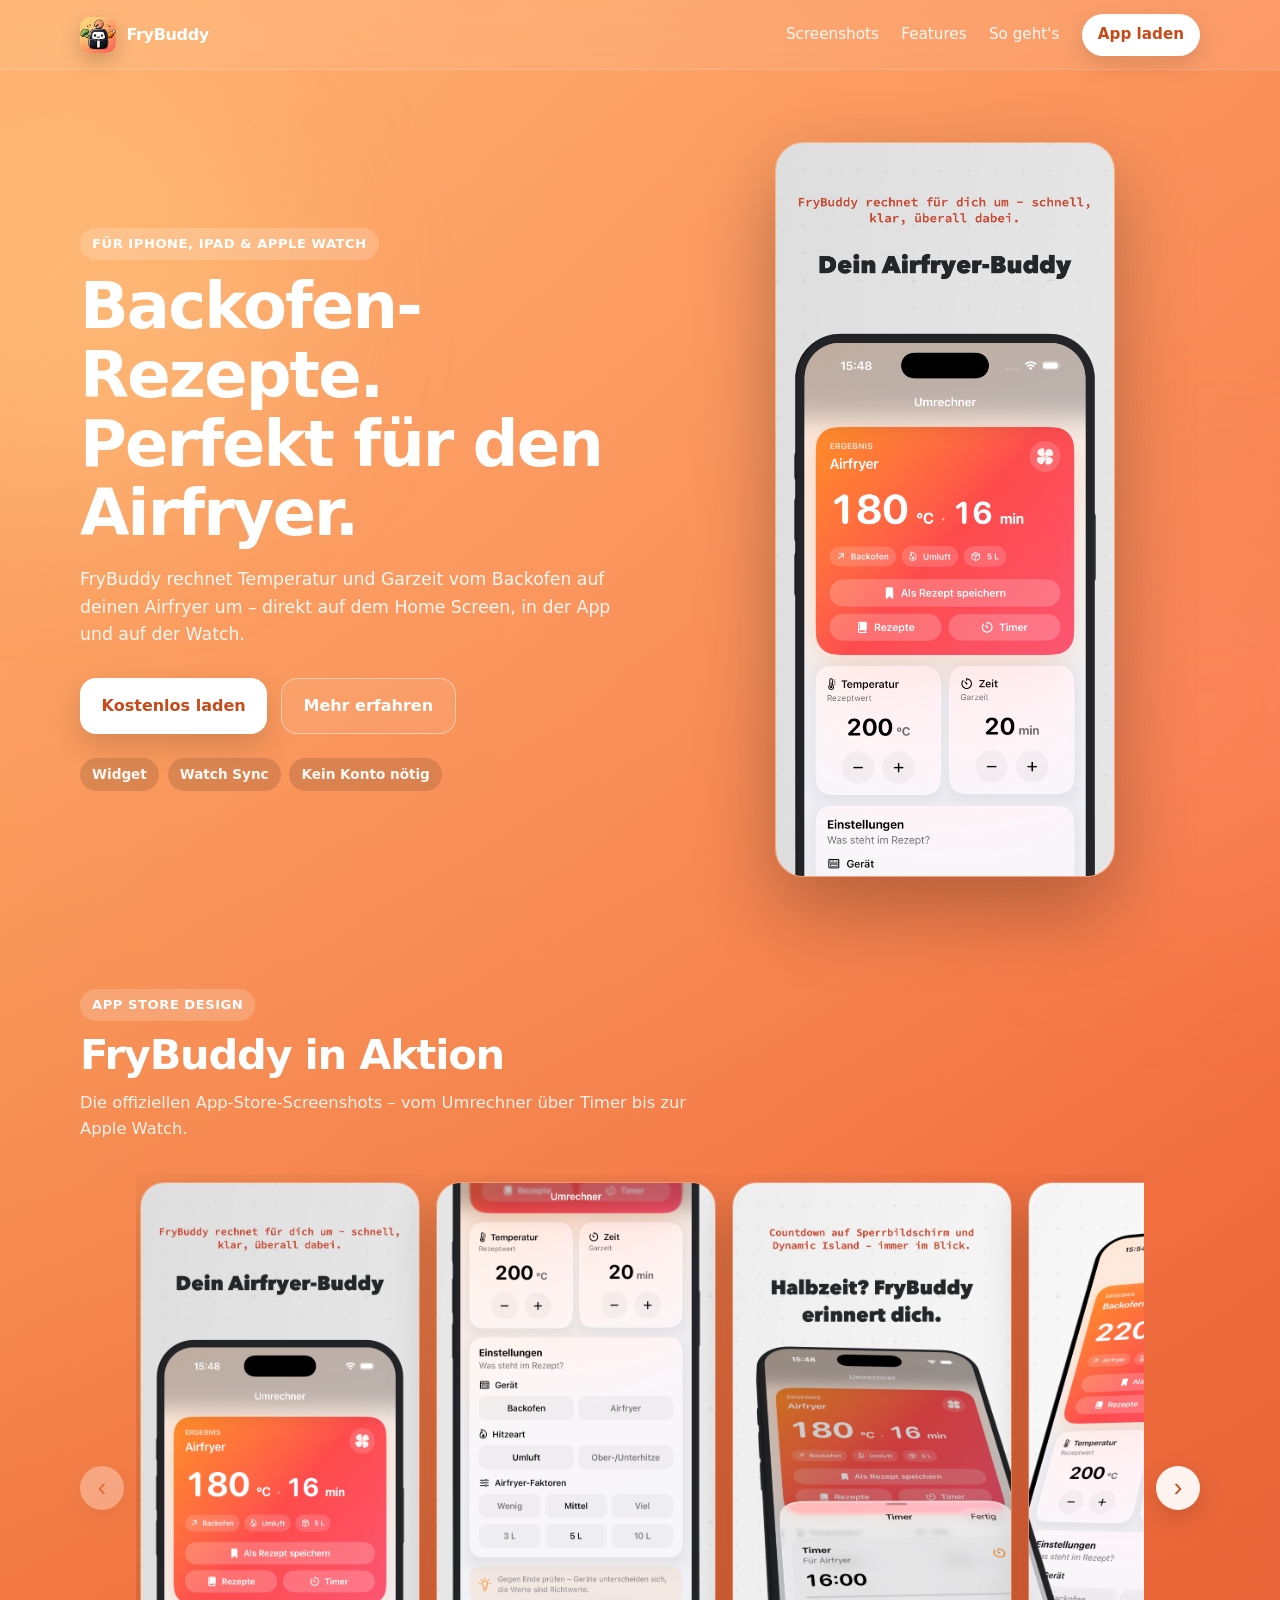
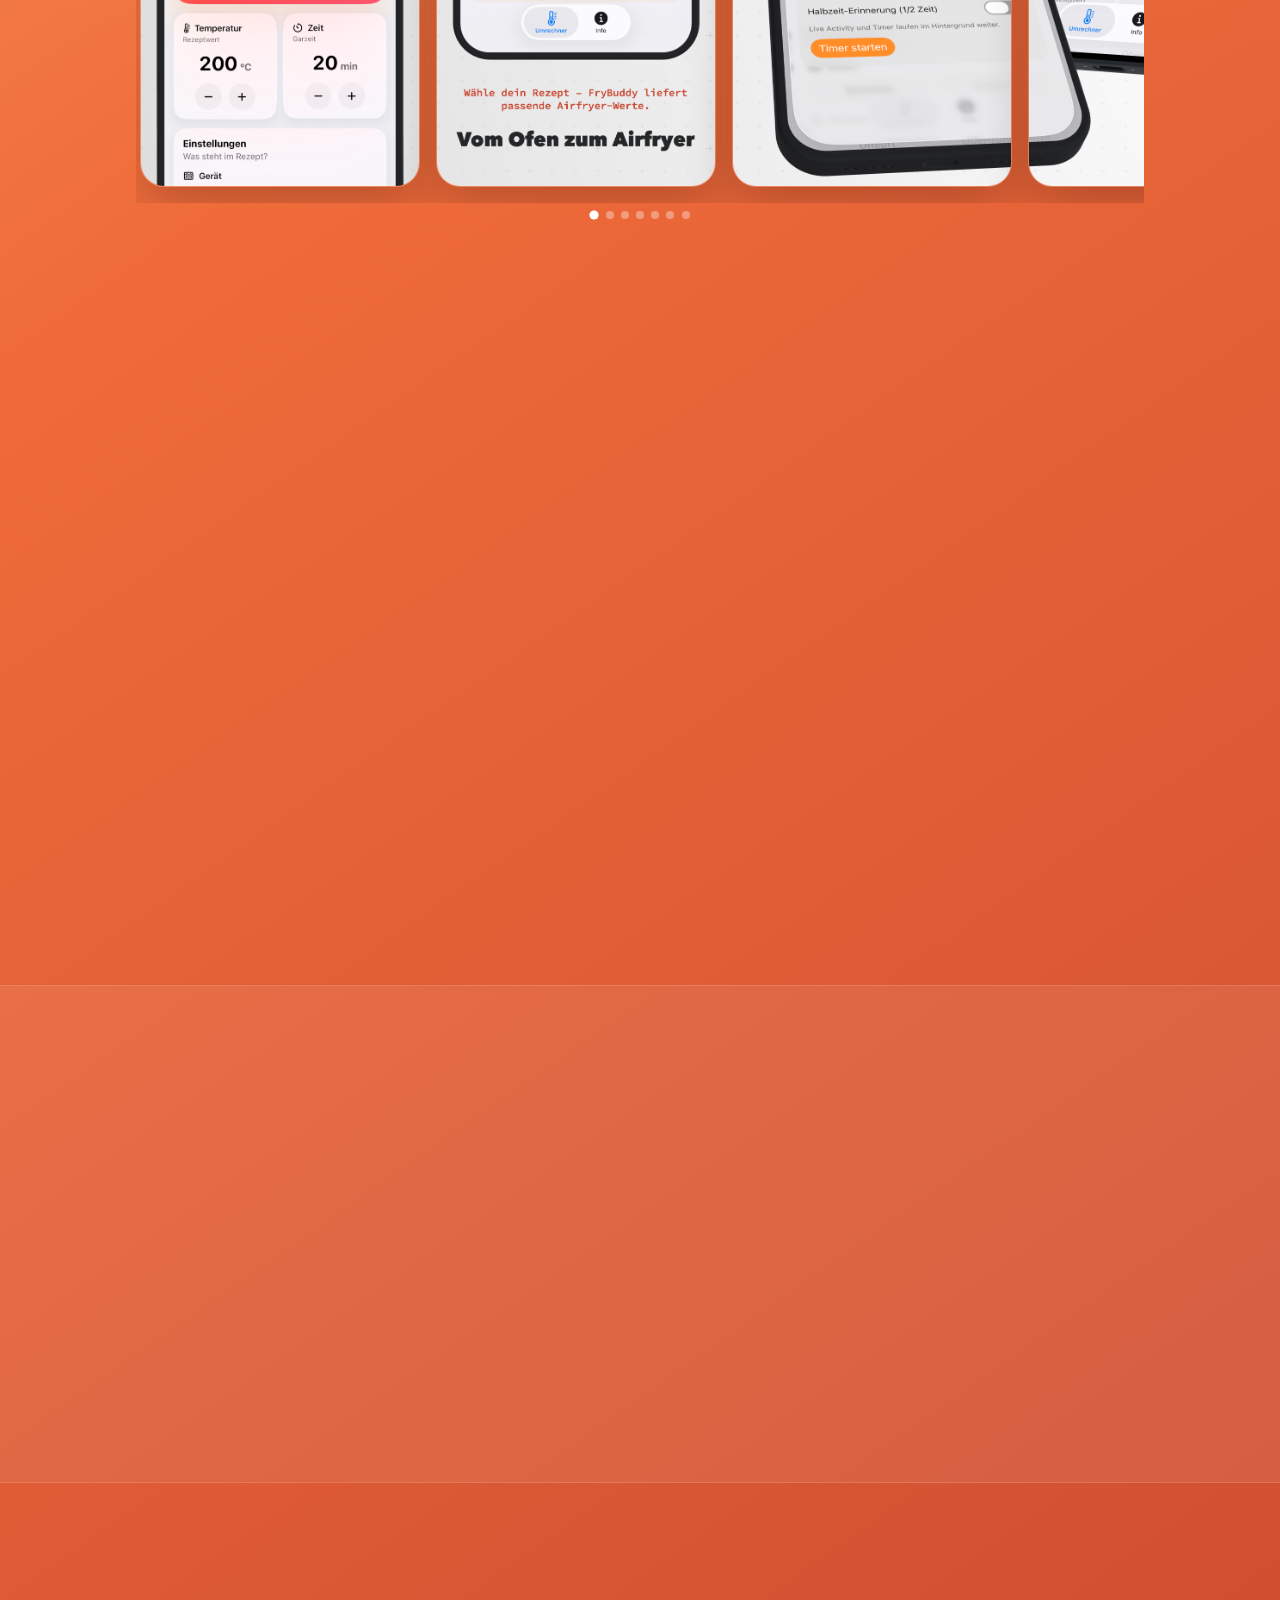
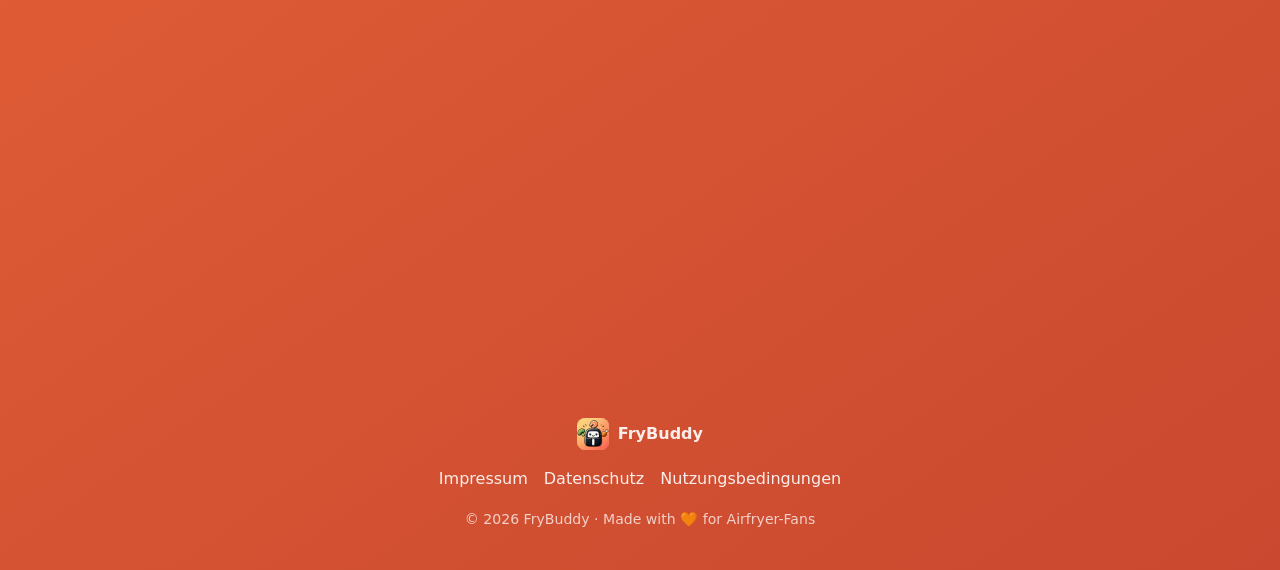
==== index.html @ ceeae6cd "Add FryBuddy promotional website for GitHub Pages. Static landing page with App Store screenshots, i" ====
<!DOCTYPE html>
<html lang="de">
<head>
  <meta charset="UTF-8">
  <meta name="viewport" content="width=device-width, initial-scale=1.0">
  <meta name="description" content="FryBuddy – Backofen-Rezepte in Airfryer-Werte umrechnen. Mit Widget, Apple Watch und smarter Garzeit-Anpassung.">
  <meta name="theme-color" content="#e86a2a">
  <title>FryBuddy – Backofen trifft Airfryer</title>
  <link rel="icon" href="assets/app-icon.jpg" type="image/jpeg">
  <link rel="stylesheet" href="css/styles.css">
</head>
<body>
  <div class="bg-glow bg-glow--left" aria-hidden="true"></div>
  <div class="bg-glow bg-glow--right" aria-hidden="true"></div>

  <header class="site-header">
    <nav class="nav container">
      <a class="brand" href="#top">
        <img src="assets/app-icon.jpg" alt="" width="36" height="36" class="brand__icon">
        <span>FryBuddy</span>
      </a>
      <div class="nav__links">
        <a href="#screenshots">Screenshots</a>
        <a href="#features">Features</a>
        <a href="#how-it-works">So geht's</a>
        <a href="#download" class="nav__cta">App laden</a>
      </div>
      <button class="nav__toggle" type="button" aria-label="Menü öffnen" aria-expanded="false">
        <span></span>
        <span></span>
      </button>
    </nav>
  </header>

  <main id="top">
    <section class="hero container">
      <div class="hero__content reveal">
        <p class="eyebrow">Für iPhone, iPad & Apple Watch</p>
        <h1>Backofen-Rezepte.<br>Perfekt für den Airfryer.</h1>
        <p class="hero__lead">
          FryBuddy rechnet Temperatur und Garzeit vom Backofen auf deinen Airfryer um –
          direkt auf dem Home Screen, in der App und auf der Watch.
        </p>
        <div class="hero__actions">
          <a href="#download" class="btn btn--primary">Kostenlos laden</a>
          <a href="#how-it-works" class="btn btn--ghost">Mehr erfahren</a>
        </div>
        <ul class="hero__badges">
          <li>Widget</li>
          <li>Watch Sync</li>
          <li>Kein Konto nötig</li>
        </ul>
      </div>

      <div class="hero__visual reveal reveal--delay">
        <img
          src="assets/screenshots/01-intro.png"
          alt="FryBuddy App – Dein Airfryer-Buddy: Umrechner mit Ergebnis 180 °C und 16 Min"
          class="hero__screenshot"
          width="640"
          height="1380"
          fetchpriority="high"
        >
      </div>
    </section>

    <section id="screenshots" class="section section--screenshots">
      <div class="container">
        <div class="section__intro reveal">
          <p class="eyebrow">App Store Design</p>
          <h2>FryBuddy in Aktion</h2>
          <p class="section__lead">Die offiziellen App-Store-Screenshots – vom Umrechner über Timer bis zur Apple Watch.</p>
        </div>

        <div class="screenshot-carousel reveal">
          <button class="carousel-btn carousel-btn--prev" type="button" aria-label="Vorheriger Screenshot">‹</button>
          <div class="screenshot-track" id="screenshot-track" tabindex="0">
            <figure class="screenshot-slide">
              <img src="assets/screenshots/01-intro.png" alt="Dein Airfryer-Buddy – FryBuddy rechnet für dich um" loading="lazy">
            </figure>
            <figure class="screenshot-slide">
              <img src="assets/screenshots/02-ofen-airfryer.png" alt="Vom Ofen zum Airfryer – Rezeptwerte eingeben und umrechnen" loading="lazy">
            </figure>
            <figure class="screenshot-slide">
              <img src="assets/screenshots/03-timer.png" alt="Halbzeit? FryBuddy erinnert dich – Timer mit Live Activity" loading="lazy">
            </figure>
            <figure class="screenshot-slide">
              <img src="assets/screenshots/04-airfryer-backofen.png" alt="Airfryer-Werte zurück in Backofen-Einstellungen umrechnen" loading="lazy">
            </figure>
            <figure class="screenshot-slide">
              <img src="assets/screenshots/05-umrechner.png" alt="Umrechner mit Temperatur, Zeit und Einstellungen" loading="lazy">
            </figure>
            <figure class="screenshot-slide">
              <img src="assets/screenshots/06-watch.png" alt="Auch an der Watch dabei – sync mit dem iPhone" loading="lazy">
            </figure>
            <figure class="screenshot-slide">
              <img src="assets/screenshots/07-watch-einstellungen.png" alt="Umrechnen am Handgelenk – Hitze, Füllstand und Korb" loading="lazy">
            </figure>
          </div>
          <button class="carousel-btn carousel-btn--next" type="button" aria-label="Nächster Screenshot">›</button>
        </div>

        <div class="carousel-dots" id="carousel-dots" aria-hidden="true"></div>
      </div>
    </section>

    <section id="features" class="section container">
      <div class="section__intro reveal">
        <p class="eyebrow">Alles drin</p>
        <h2>Dein Airfryer-Umrechner – überall griffbereit</h2>
      </div>
      <div class="feature-grid">
        <article class="feature-card glass reveal">
          <div class="feature-card__icon">↔</div>
          <h3>Backofen ↔ Airfryer</h3>
          <p>Wähle die Eingabe – FryBuddy berechnet das Ziel sofort, in beide Richtungen.</p>
        </article>
        <article class="feature-card glass reveal reveal--delay">
          <div class="feature-card__icon">🔥</div>
          <h3>Zwei Hitzearten</h3>
          <p>Umluft (−20 °C) oder Ober-/Unterhitze (−40 °C) – passend zu deinem Rezept.</p>
        </article>
        <article class="feature-card glass reveal reveal--delay-2">
          <div class="feature-card__icon">⏱</div>
          <h3>Smarte Garzeit</h3>
          <p>Füllstand und Korbgröße fließen ein – du musst nichts selbst umrechnen.</p>
        </article>
        <article class="feature-card glass reveal">
          <div class="feature-card__icon">📱</div>
          <h3>Widget</h3>
          <p>Der volle Umrechner auf dem Home Screen – Temperatur, Zeit und Modus direkt einstellbar.</p>
        </article>
        <article class="feature-card glass reveal reveal--delay">
          <div class="feature-card__icon">⌚</div>
          <h3>Apple Watch</h3>
          <p>Werte per Stepper einstellen – Watch Connectivity hält iPhone und Widget synchron.</p>
        </article>
        <article class="feature-card glass reveal reveal--delay-2">
          <div class="feature-card__icon">✨</div>
          <h3>Modernes Design</h3>
          <p>Klares Liquid-Glass-UI, Onboarding beim ersten Start und Dark Mode out of the box.</p>
        </article>
      </div>
    </section>

    <section id="how-it-works" class="section section--alt">
      <div class="container">
        <div class="section__intro reveal">
          <p class="eyebrow">So funktioniert's</p>
          <h2>Vom Ofen-Rezept zur Airfryer-Einstellung</h2>
        </div>

        <div class="steps">
          <div class="step glass reveal">
            <span class="step__num">1</span>
            <h3>Rezept eingeben</h3>
            <p>Backofen-Temperatur, Garzeit und Hitzeart aus deinem Rezept wählen.</p>
          </div>
          <div class="step glass reveal reveal--delay">
            <span class="step__num">2</span>
            <h3>Korb anpassen</h3>
            <p>Füllstand (wenig/mittel/viel) und Korbgröße (3 L / 5 L / 10 L) einstellen.</p>
          </div>
          <div class="step glass reveal reveal--delay-2">
            <span class="step__num">3</span>
            <h3>Loslegen</h3>
            <p>Airfryer-Werte ablesen – in der App, im Widget oder auf der Watch.</p>
          </div>
        </div>
      </div>
    </section>

    <section id="download" class="section container">
      <div class="download-card glass reveal">
        <div class="download-card__content">
          <img src="assets/app-icon.jpg" alt="FryBuddy App Icon" width="88" height="88" class="download-card__icon">
          <div>
            <p class="eyebrow">Jetzt starten</p>
            <h2>FryBuddy kostenlos laden</h2>
            <p>
              Installiere die App, füge optional das Widget hinzu und sync deine Werte mit der Apple Watch.
              iOS 17+, iPadOS 17+ und watchOS 10+.
            </p>
          </div>
        </div>
        <ul class="download-card__checklist">
          <li>Widget: Home Screen → Widget hinzufügen → „FryBuddy“</li>
          <li>Größe „Groß“ für den vollen Umrechner</li>
          <li>Watch-App wird mit der iPhone-App mitinstalliert</li>
        </ul>
      </div>
    </section>
  </main>

  <footer class="site-footer">
    <div class="container footer__inner">
      <div class="footer__brand">
        <img src="assets/app-icon.jpg" alt="" width="32" height="32">
        <span>FryBuddy</span>
      </div>
      <nav class="footer__links">
        <a href="impressum.html">Impressum</a>
        <a href="datenschutz.html">Datenschutz</a>
        <a href="https://www.apple.com/legal/internet-services/itunes/dev/stdeula/" target="_blank" rel="noopener noreferrer">Nutzungsbedingungen</a>
      </nav>
      <p class="footer__copy">© 2026 FryBuddy · Made with 🧡 for Airfryer-Fans</p>
    </div>
  </footer>

  <script src="js/main.js"></script>
</body>
</html>
---- css/styles.css ----
:root {
  --orange: #e86a2a;
  --orange-deep: #c94a18;
  --red: #b83232;
  --cream: #fff8f3;
  --text: #1a120e;
  --text-muted: rgba(26, 18, 14, 0.72);
  --glass: rgba(255, 255, 255, 0.14);
  --glass-border: rgba(255, 255, 255, 0.28);
  --shadow: 0 24px 60px rgba(80, 24, 8, 0.18);
  --radius: 22px;
  --radius-sm: 14px;
  --max: 1120px;
}

*,
*::before,
*::after {
  box-sizing: border-box;
}

html {
  scroll-behavior: smooth;
}

body {
  margin: 0;
  font-family: system-ui, -apple-system, BlinkMacSystemFont, "Segoe UI", Roboto, "Helvetica Neue", Arial, sans-serif;
  color: var(--text);
  background:
    radial-gradient(circle at 20% 0%, rgba(255, 180, 120, 0.45), transparent 42%),
    radial-gradient(circle at 85% 10%, rgba(255, 120, 90, 0.35), transparent 38%),
    linear-gradient(145deg, #ffb36a 0%, #ef6b3a 42%, #c9482f 100%);
  min-height: 100vh;
  line-height: 1.6;
  overflow-x: hidden;
}

img {
  display: block;
  max-width: 100%;
}

a {
  color: inherit;
  text-decoration: none;
}

.container {
  width: min(calc(100% - 2rem), var(--max));
  margin-inline: auto;
}

.bg-glow {
  position: fixed;
  width: 420px;
  height: 420px;
  border-radius: 50%;
  filter: blur(80px);
  opacity: 0.35;
  pointer-events: none;
  z-index: -1;
}

.bg-glow--left {
  top: 10%;
  left: -120px;
  background: #ffd08a;
}

.bg-glow--right {
  top: 55%;
  right: -140px;
  background: #ff8a66;
}

.glass {
  background: var(--glass);
  border: 1px solid var(--glass-border);
  backdrop-filter: blur(18px);
  -webkit-backdrop-filter: blur(18px);
  box-shadow: var(--shadow);
}

.site-header {
  position: sticky;
  top: 0;
  z-index: 20;
  padding: 0.85rem 0;
  backdrop-filter: blur(14px);
  -webkit-backdrop-filter: blur(14px);
  background: rgba(255, 255, 255, 0.08);
  border-bottom: 1px solid rgba(255, 255, 255, 0.15);
}

.nav {
  display: flex;
  align-items: center;
  justify-content: space-between;
  gap: 1rem;
}

.brand {
  display: inline-flex;
  align-items: center;
  gap: 0.65rem;
  font-weight: 800;
  letter-spacing: -0.02em;
  color: #fff;
}

.brand__icon {
  border-radius: 10px;
  box-shadow: 0 8px 20px rgba(0, 0, 0, 0.18);
}

.nav__links {
  display: flex;
  align-items: center;
  gap: 1.4rem;
}

.nav__links a {
  color: rgba(255, 255, 255, 0.92);
  font-weight: 500;
  font-size: 0.95rem;
}

.nav__links a:hover {
  color: #fff;
}

.nav__cta {
  padding: 0.55rem 1rem;
  border-radius: 999px;
  background: #fff;
  color: var(--orange-deep) !important;
  font-weight: 700 !important;
  box-shadow: 0 8px 24px rgba(0, 0, 0, 0.12);
}

.nav__toggle {
  display: none;
  width: 42px;
  height: 42px;
  border: 0;
  border-radius: 12px;
  background: rgba(255, 255, 255, 0.18);
  cursor: pointer;
}

.nav__toggle span {
  display: block;
  width: 18px;
  height: 2px;
  margin: 5px auto;
  background: #fff;
  border-radius: 2px;
}

.hero {
  display: grid;
  grid-template-columns: 1.05fr 0.95fr;
  gap: 3rem;
  align-items: center;
  padding: 4.5rem 0 3rem;
}

.eyebrow {
  display: inline-block;
  margin: 0 0 0.75rem;
  padding: 0.35rem 0.75rem;
  border-radius: 999px;
  background: rgba(255, 255, 255, 0.18);
  color: #fff;
  font-size: 0.82rem;
  font-weight: 600;
  letter-spacing: 0.04em;
  text-transform: uppercase;
}

.hero h1,
.section h2,
.download-card h2 {
  margin: 0;
  color: #fff;
  letter-spacing: -0.03em;
  line-height: 1.08;
}

.hero h1 {
  font-size: clamp(2.4rem, 5vw, 4rem);
  font-weight: 800;
}

.hero__lead {
  margin: 1.1rem 0 0;
  max-width: 34rem;
  color: rgba(255, 255, 255, 0.92);
  font-size: 1.08rem;
}

.hero__actions {
  display: flex;
  flex-wrap: wrap;
  gap: 0.85rem;
  margin-top: 1.8rem;
}

.btn {
  display: inline-flex;
  align-items: center;
  justify-content: center;
  padding: 0.9rem 1.35rem;
  border-radius: 16px;
  font-weight: 700;
  transition: transform 0.15s ease, box-shadow 0.15s ease;
}

.btn:hover {
  transform: translateY(-1px);
}

.btn--primary {
  background: #fff;
  color: var(--orange-deep);
  box-shadow: 0 12px 30px rgba(0, 0, 0, 0.14);
}

.btn--ghost {
  border: 1px solid rgba(255, 255, 255, 0.45);
  color: #fff;
  background: rgba(255, 255, 255, 0.08);
}

.hero__badges {
  display: flex;
  flex-wrap: wrap;
  gap: 0.55rem;
  margin: 1.5rem 0 0;
  padding: 0;
  list-style: none;
}

.hero__badges li {
  padding: 0.35rem 0.75rem;
  border-radius: 999px;
  background: rgba(0, 0, 0, 0.12);
  color: rgba(255, 255, 255, 0.95);
  font-size: 0.85rem;
  font-weight: 600;
}

.hero__visual {
  display: flex;
  justify-content: center;
  align-items: center;
}

.hero__screenshot {
  width: min(100%, 340px);
  height: auto;
  border-radius: 28px;
  box-shadow: 0 32px 80px rgba(0, 0, 0, 0.28);
  border: 1px solid rgba(255, 255, 255, 0.25);
}

.section--screenshots {
  padding-top: 1rem;
}

.screenshot-carousel {
  position: relative;
  display: grid;
  grid-template-columns: auto 1fr auto;
  align-items: center;
  gap: 0.75rem;
}

.screenshot-track {
  display: flex;
  gap: 1rem;
  overflow-x: auto;
  scroll-snap-type: x mandatory;
  scroll-behavior: smooth;
  padding: 0.5rem 0.25rem 1rem;
  -webkit-overflow-scrolling: touch;
  scrollbar-width: none;
}

.screenshot-track::-webkit-scrollbar {
  display: none;
}

.screenshot-slide {
  flex: 0 0 auto;
  width: min(280px, 78vw);
  margin: 0;
  scroll-snap-align: center;
}

.screenshot-slide img {
  width: 100%;
  height: auto;
  border-radius: 24px;
  box-shadow: 0 20px 50px rgba(0, 0, 0, 0.22);
  border: 1px solid rgba(255, 255, 255, 0.2);
}

.carousel-btn {
  width: 44px;
  height: 44px;
  border: 0;
  border-radius: 50%;
  background: rgba(255, 255, 255, 0.92);
  color: var(--orange-deep);
  font-size: 1.6rem;
  line-height: 1;
  cursor: pointer;
  box-shadow: 0 8px 24px rgba(0, 0, 0, 0.14);
  transition: transform 0.15s ease, opacity 0.15s ease;
}

.carousel-btn:hover {
  transform: scale(1.05);
}

.carousel-btn:disabled {
  opacity: 0.35;
  cursor: default;
  transform: none;
}

.carousel-dots {
  display: flex;
  justify-content: center;
  gap: 0.45rem;
  margin-top: 0.5rem;
}

.carousel-dot {
  width: 8px;
  height: 8px;
  border: 0;
  border-radius: 50%;
  padding: 0;
  background: rgba(255, 255, 255, 0.35);
  cursor: pointer;
}

.carousel-dot.is-active {
  background: #fff;
  transform: scale(1.15);
}

.section {
  padding: 4rem 0;
}

.section--alt {
  background: rgba(255, 255, 255, 0.08);
  border-block: 1px solid rgba(255, 255, 255, 0.12);
}

.section__intro {
  max-width: 38rem;
  margin-bottom: 2rem;
}

.section__lead {
  margin: 0.75rem 0 0;
  color: rgba(255, 255, 255, 0.88);
  font-size: 1.02rem;
}

.section h2 {
  font-size: clamp(1.8rem, 3.5vw, 2.6rem);
  font-weight: 800;
}

.feature-grid {
  display: grid;
  grid-template-columns: repeat(3, minmax(0, 1fr));
  gap: 1rem;
}

.feature-card {
  padding: 1.35rem;
  border-radius: var(--radius);
  color: #fff;
}

.feature-card__icon {
  width: 42px;
  height: 42px;
  display: grid;
  place-items: center;
  border-radius: 12px;
  background: rgba(255, 255, 255, 0.16);
  font-size: 1.2rem;
  margin-bottom: 0.85rem;
}

.feature-card h3 {
  margin: 0 0 0.45rem;
  font-size: 1.08rem;
}

.feature-card p {
  margin: 0;
  color: rgba(255, 255, 255, 0.88);
  font-size: 0.95rem;
}

.steps {
  display: grid;
  grid-template-columns: repeat(3, minmax(0, 1fr));
  gap: 1rem;
  margin-bottom: 1.5rem;
}

.step {
  padding: 1.35rem;
  border-radius: var(--radius);
  color: #fff;
}

.step__num {
  display: inline-grid;
  place-items: center;
  width: 34px;
  height: 34px;
  border-radius: 50%;
  background: #fff;
  color: var(--orange-deep);
  font-weight: 800;
  margin-bottom: 0.75rem;
}

.step h3 {
  margin: 0 0 0.35rem;
}

.step p {
  margin: 0;
  color: rgba(255, 255, 255, 0.88);
}

.download-card {
  padding: 1.6rem;
  border-radius: calc(var(--radius) + 4px);
  color: #fff;
}

.download-card__content {
  display: flex;
  gap: 1.25rem;
  align-items: flex-start;
}

.download-card__icon {
  border-radius: 20px;
  box-shadow: 0 16px 40px rgba(0, 0, 0, 0.2);
  flex-shrink: 0;
}

.download-card p {
  color: rgba(255, 255, 255, 0.9);
}

.download-card__checklist {
  margin: 1.5rem 0 0;
  padding: 1rem 1.1rem 1rem 2rem;
  border-radius: var(--radius-sm);
  background: rgba(0, 0, 0, 0.12);
}

.download-card__checklist li {
  margin-bottom: 0.35rem;
}

.site-footer {
  padding: 2rem 0 2.5rem;
}

.footer__inner {
  display: grid;
  gap: 1rem;
  text-align: center;
  color: rgba(255, 255, 255, 0.9);
}

.footer__brand {
  display: inline-flex;
  align-items: center;
  justify-content: center;
  gap: 0.55rem;
  font-weight: 800;
}

.footer__brand img {
  border-radius: 8px;
}

.footer__links {
  display: flex;
  flex-wrap: wrap;
  justify-content: center;
  gap: 1rem;
}

.footer__links a:hover {
  color: #fff;
}

.footer__copy {
  margin: 0;
  font-size: 0.88rem;
  opacity: 0.82;
}

.reveal {
  opacity: 0;
  transform: translateY(18px);
  transition: opacity 0.7s ease, transform 0.7s ease;
}

.reveal.is-visible {
  opacity: 1;
  transform: translateY(0);
}

.reveal--delay {
  transition-delay: 0.12s;
}

.reveal--delay-2 {
  transition-delay: 0.24s;
}

@media (max-width: 960px) {
  .hero {
    grid-template-columns: 1fr;
    padding-top: 2.5rem;
  }

  .feature-grid,
  .steps {
    grid-template-columns: 1fr 1fr;
  }
}

@media (max-width: 720px) {
  .nav__links {
    position: absolute;
    top: 68px;
    right: 1rem;
    left: 1rem;
    display: none;
    flex-direction: column;
    align-items: stretch;
    padding: 0.85rem;
    border-radius: var(--radius-sm);
    background: rgba(30, 16, 10, 0.92);
    border: 1px solid rgba(255, 255, 255, 0.12);
  }

  .nav__links.is-open {
    display: flex;
  }

  .nav__toggle {
    display: block;
  }

  .feature-grid,
  .steps {
    grid-template-columns: 1fr;
  }

  .download-card__content {
    flex-direction: column;
  }

  .carousel-btn {
    display: none;
  }

  .screenshot-carousel {
    grid-template-columns: 1fr;
  }
}
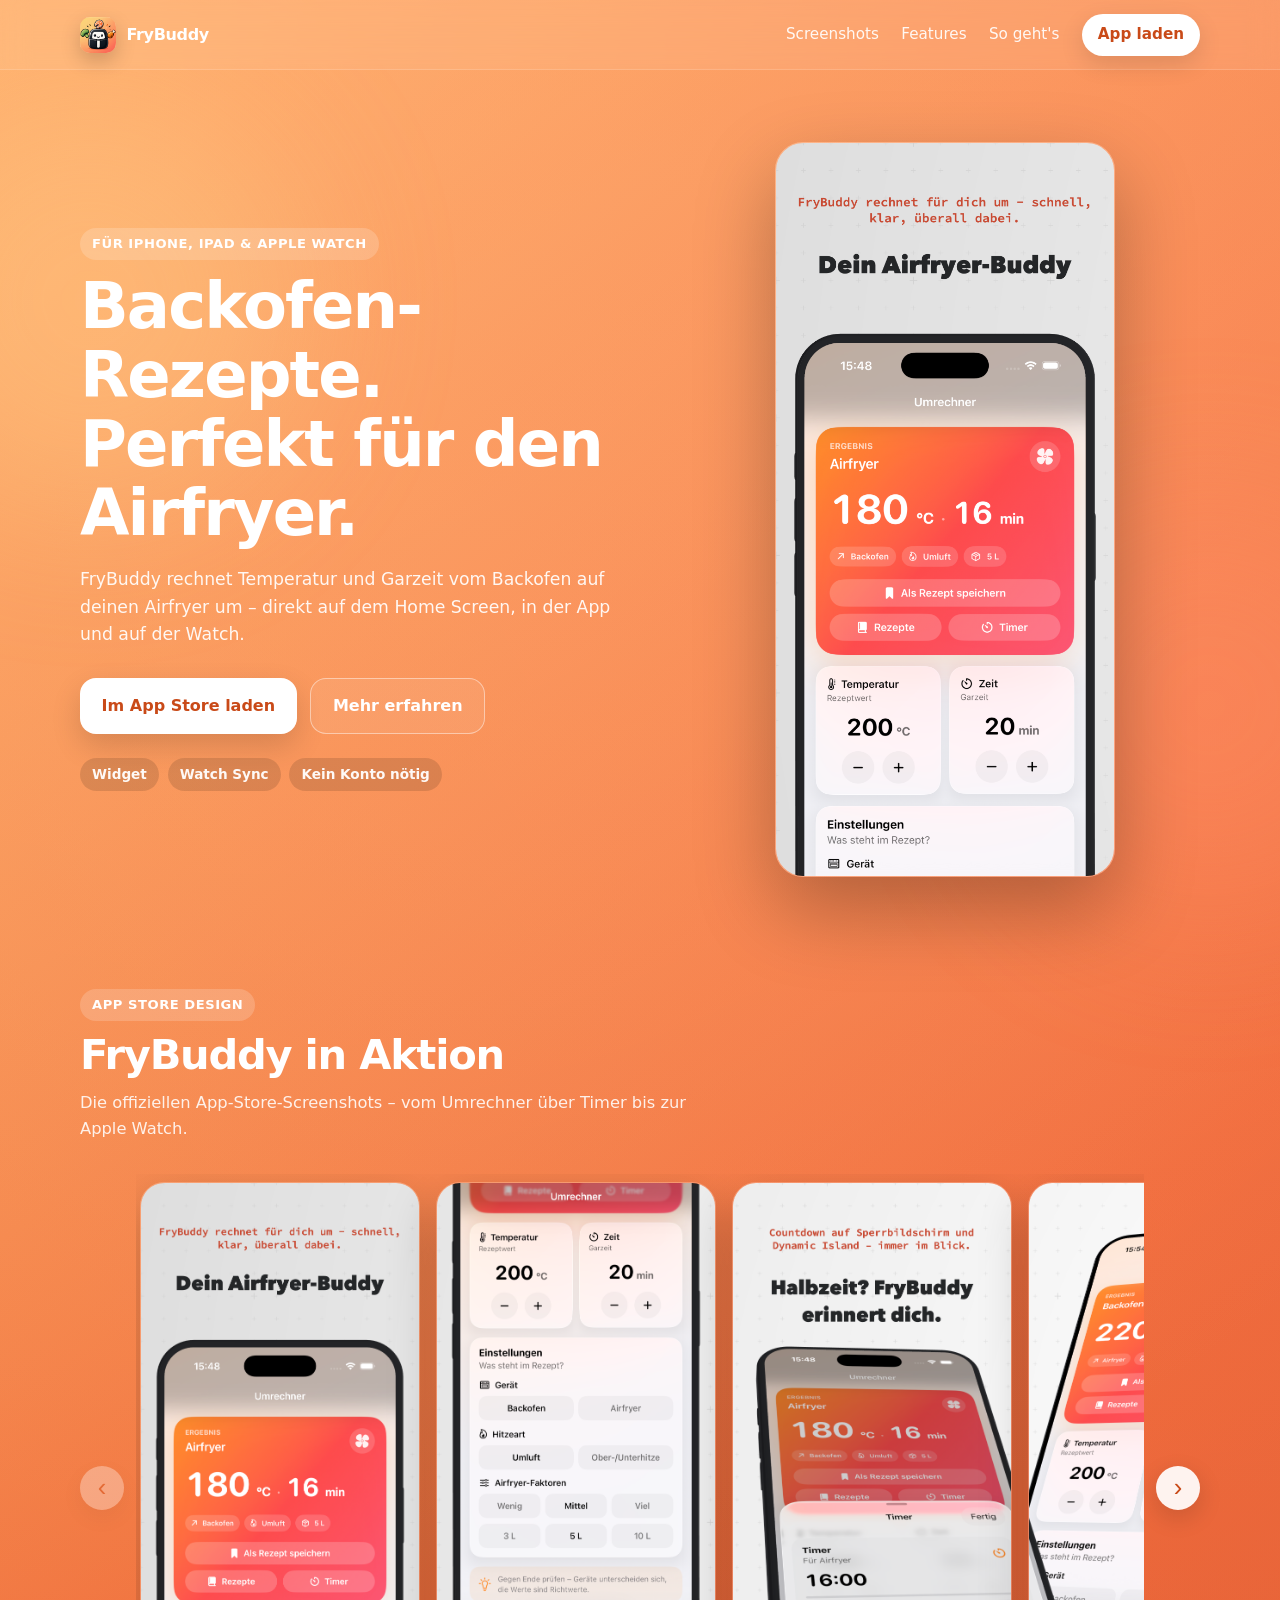
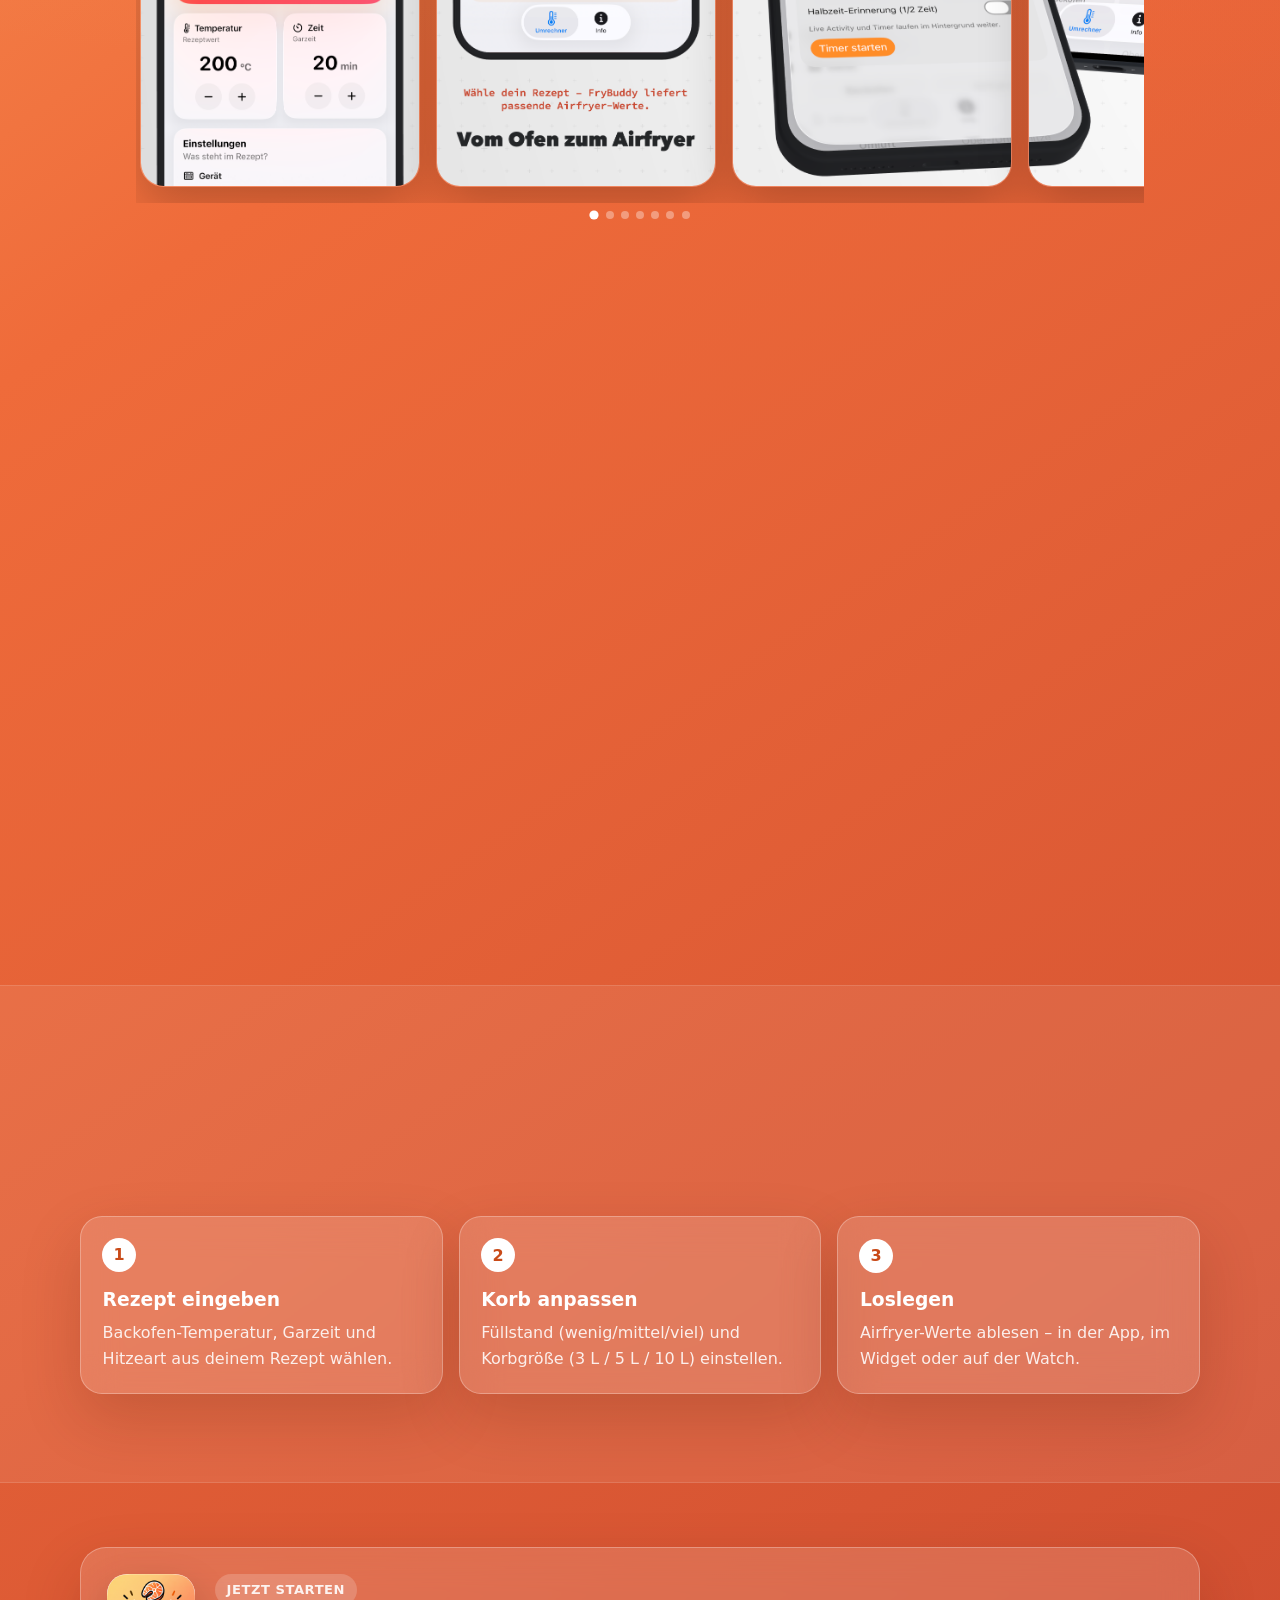
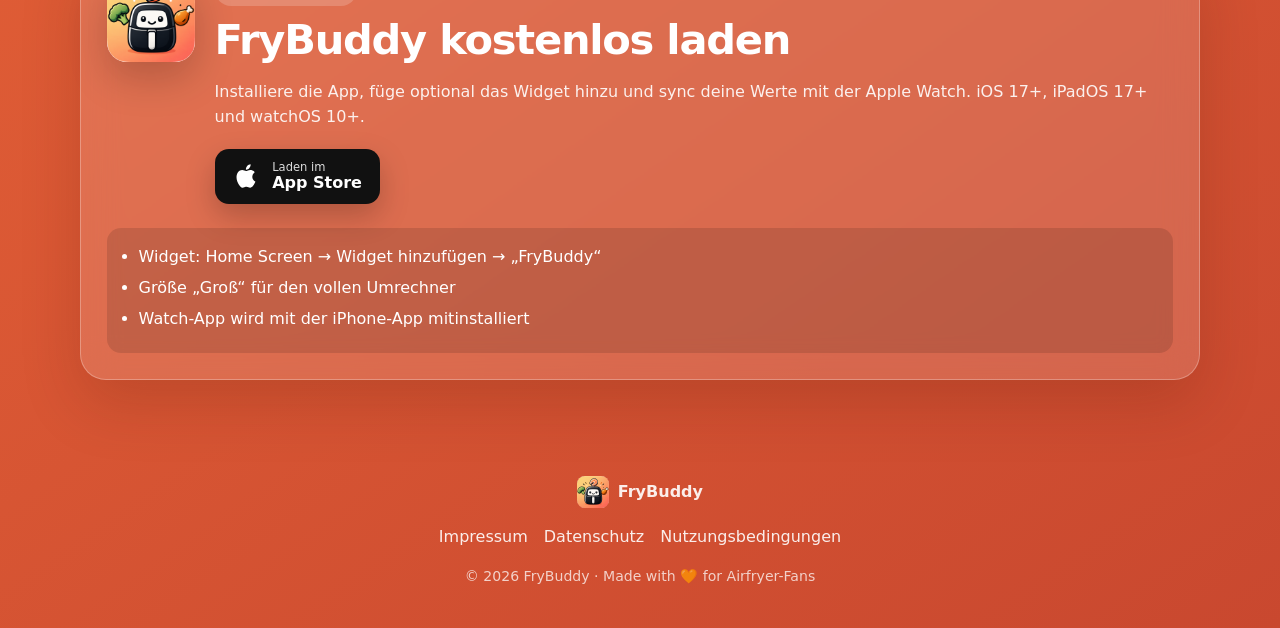
==== commit d8b45952: "Link website CTAs to the FryBuddy App Store listing. Co-authored-by: Cursor <cursoragent@cursor.com>" ====
--- a/index.html
+++ b/index.html
@@ -23,7 +23,7 @@
         <a href="#screenshots">Screenshots</a>
         <a href="#features">Features</a>
         <a href="#how-it-works">So geht's</a>
-        <a href="#download" class="nav__cta">App laden</a>
+        <a href="https://apps.apple.com/de/app/frybuddy/id6777445811" class="nav__cta" target="_blank" rel="noopener noreferrer">App laden</a>
       </div>
       <button class="nav__toggle" type="button" aria-label="Menü öffnen" aria-expanded="false">
         <span></span>
@@ -42,7 +42,7 @@
           direkt auf dem Home Screen, in der App und auf der Watch.
         </p>
         <div class="hero__actions">
-          <a href="#download" class="btn btn--primary">Kostenlos laden</a>
+          <a href="https://apps.apple.com/de/app/frybuddy/id6777445811" class="btn btn--primary" target="_blank" rel="noopener noreferrer">Im App Store laden</a>
           <a href="#how-it-works" class="btn btn--ghost">Mehr erfahren</a>
         </div>
         <ul class="hero__badges">
@@ -181,6 +181,15 @@
               Installiere die App, füge optional das Widget hinzu und sync deine Werte mit der Apple Watch.
               iOS 17+, iPadOS 17+ und watchOS 10+.
             </p>
+            <div class="download-card__actions">
+              <a href="https://apps.apple.com/de/app/frybuddy/id6777445811" class="store-badge" target="_blank" rel="noopener noreferrer" aria-label="FryBuddy im App Store laden">
+                <svg viewBox="0 0 24 24" aria-hidden="true"><path d="M18.71 19.5c-.83 1.24-1.71 2.45-3.05 2.47-1.34.03-1.77-.79-3.29-.79-1.53 0-2 .77-3.27.82-1.31.05-2.3-1.32-3.14-2.53C4.25 17 2.94 12.45 4.7 9.39c.87-1.52 2.43-2.48 4.12-2.51 1.28-.02 2.5.87 3.29.87.78 0 2.26-1.07 3.8-.91.65.03 2.47.26 3.64 1.98-.09.06-2.17 1.28-2.15 3.81.03 3.02 2.65 4.03 2.68 4.04-.03.07-.42 1.44-1.38 2.83M13 3.5c.73-.83 1.94-1.46 2.94-1.5.13 1.17-.34 2.35-1.04 3.19-.69.85-1.83 1.51-2.95 1.42-.15-1.15.41-2.35 1.05-3.11z"/></svg>
+                <span>
+                  <small>Laden im</small>
+                  App Store
+                </span>
+              </a>
+            </div>
           </div>
         </div>
         <ul class="download-card__checklist">
--- a/css/styles.css
+++ b/css/styles.css
@@ -468,6 +468,46 @@
   color: rgba(255, 255, 255, 0.9);
 }
 
+.download-card__actions {
+  margin-top: 1.2rem;
+}
+
+.store-badge {
+  display: inline-flex;
+  align-items: center;
+  gap: 0.75rem;
+  padding: 0.75rem 1.1rem;
+  border-radius: 14px;
+  background: #111;
+  color: #fff;
+  box-shadow: 0 12px 30px rgba(0, 0, 0, 0.22);
+  transition: transform 0.15s ease;
+}
+
+.store-badge:hover {
+  transform: translateY(-1px);
+  color: #fff;
+}
+
+.store-badge svg {
+  width: 28px;
+  height: 28px;
+  fill: currentColor;
+}
+
+.store-badge span {
+  display: flex;
+  flex-direction: column;
+  line-height: 1.1;
+  font-weight: 700;
+}
+
+.store-badge small {
+  font-size: 0.72rem;
+  font-weight: 500;
+  opacity: 0.85;
+}
+
 .download-card__checklist {
   margin: 1.5rem 0 0;
   padding: 1rem 1.1rem 1rem 2rem;
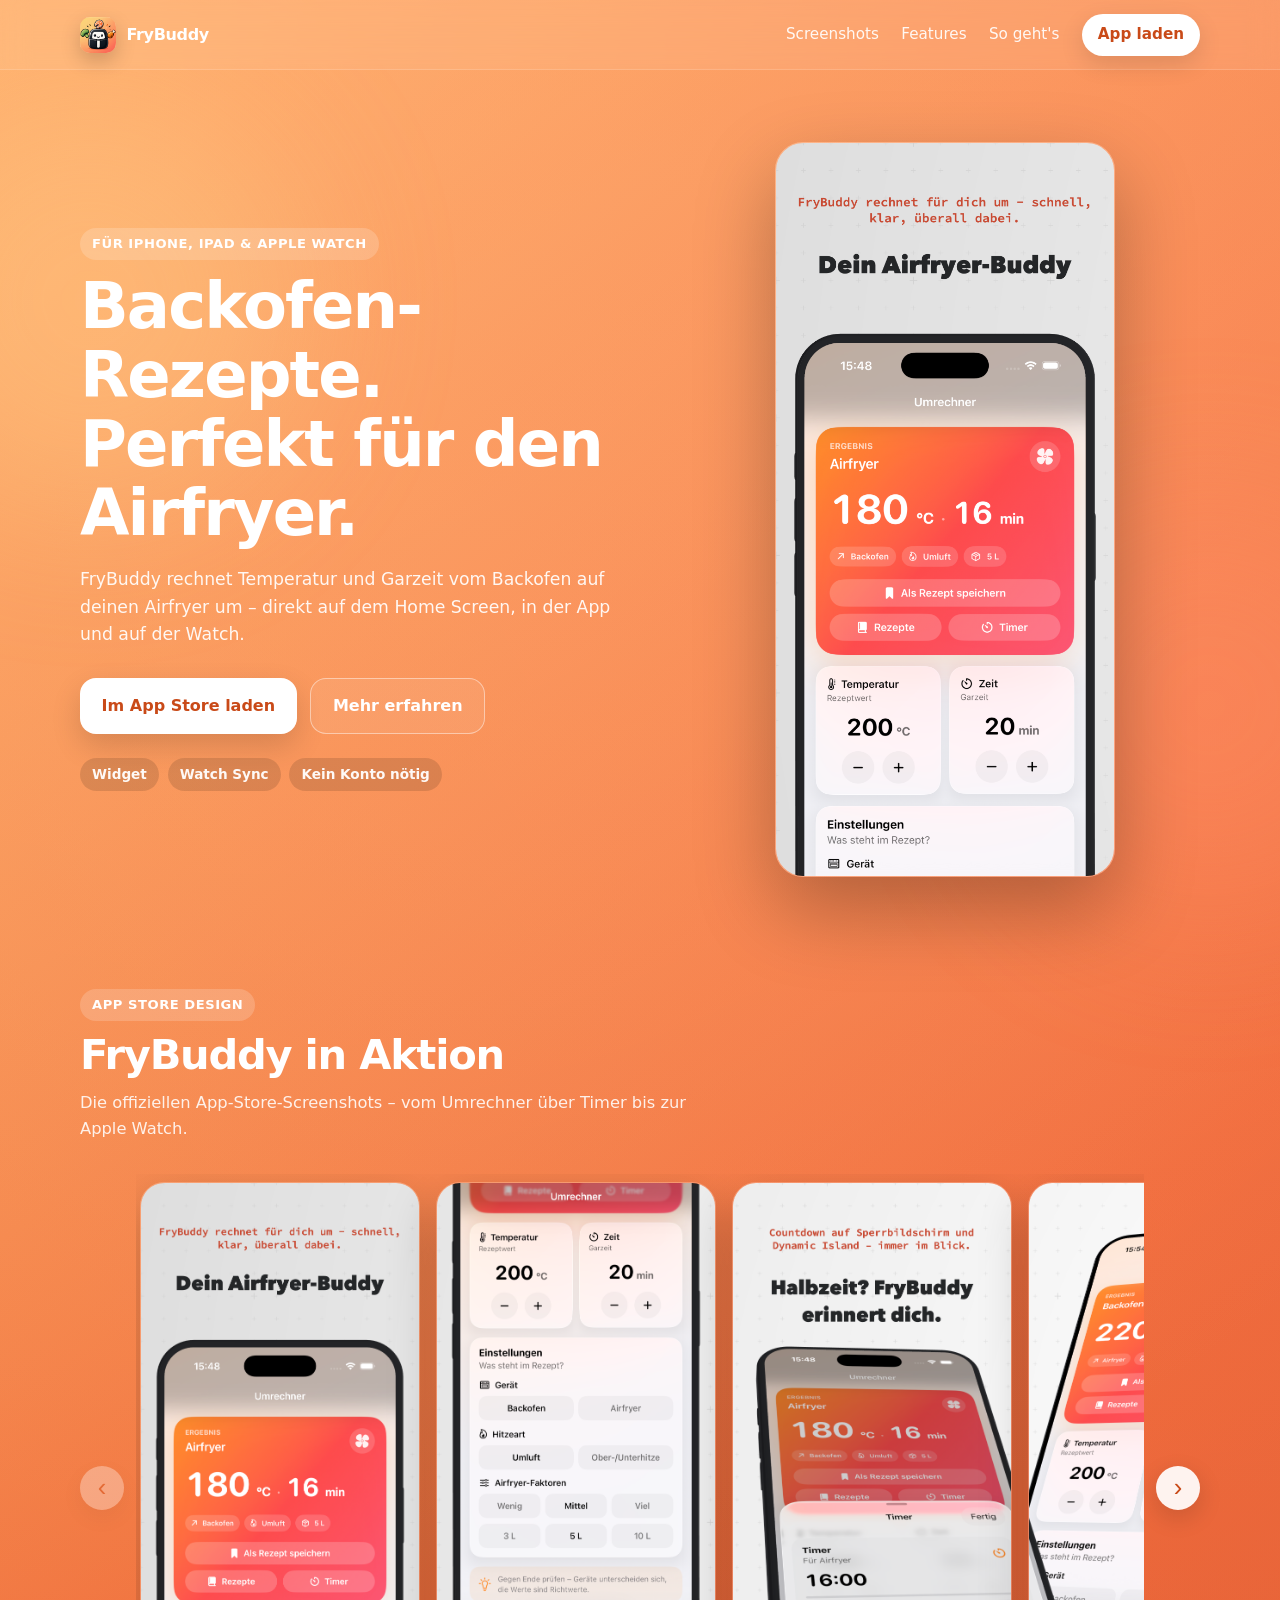
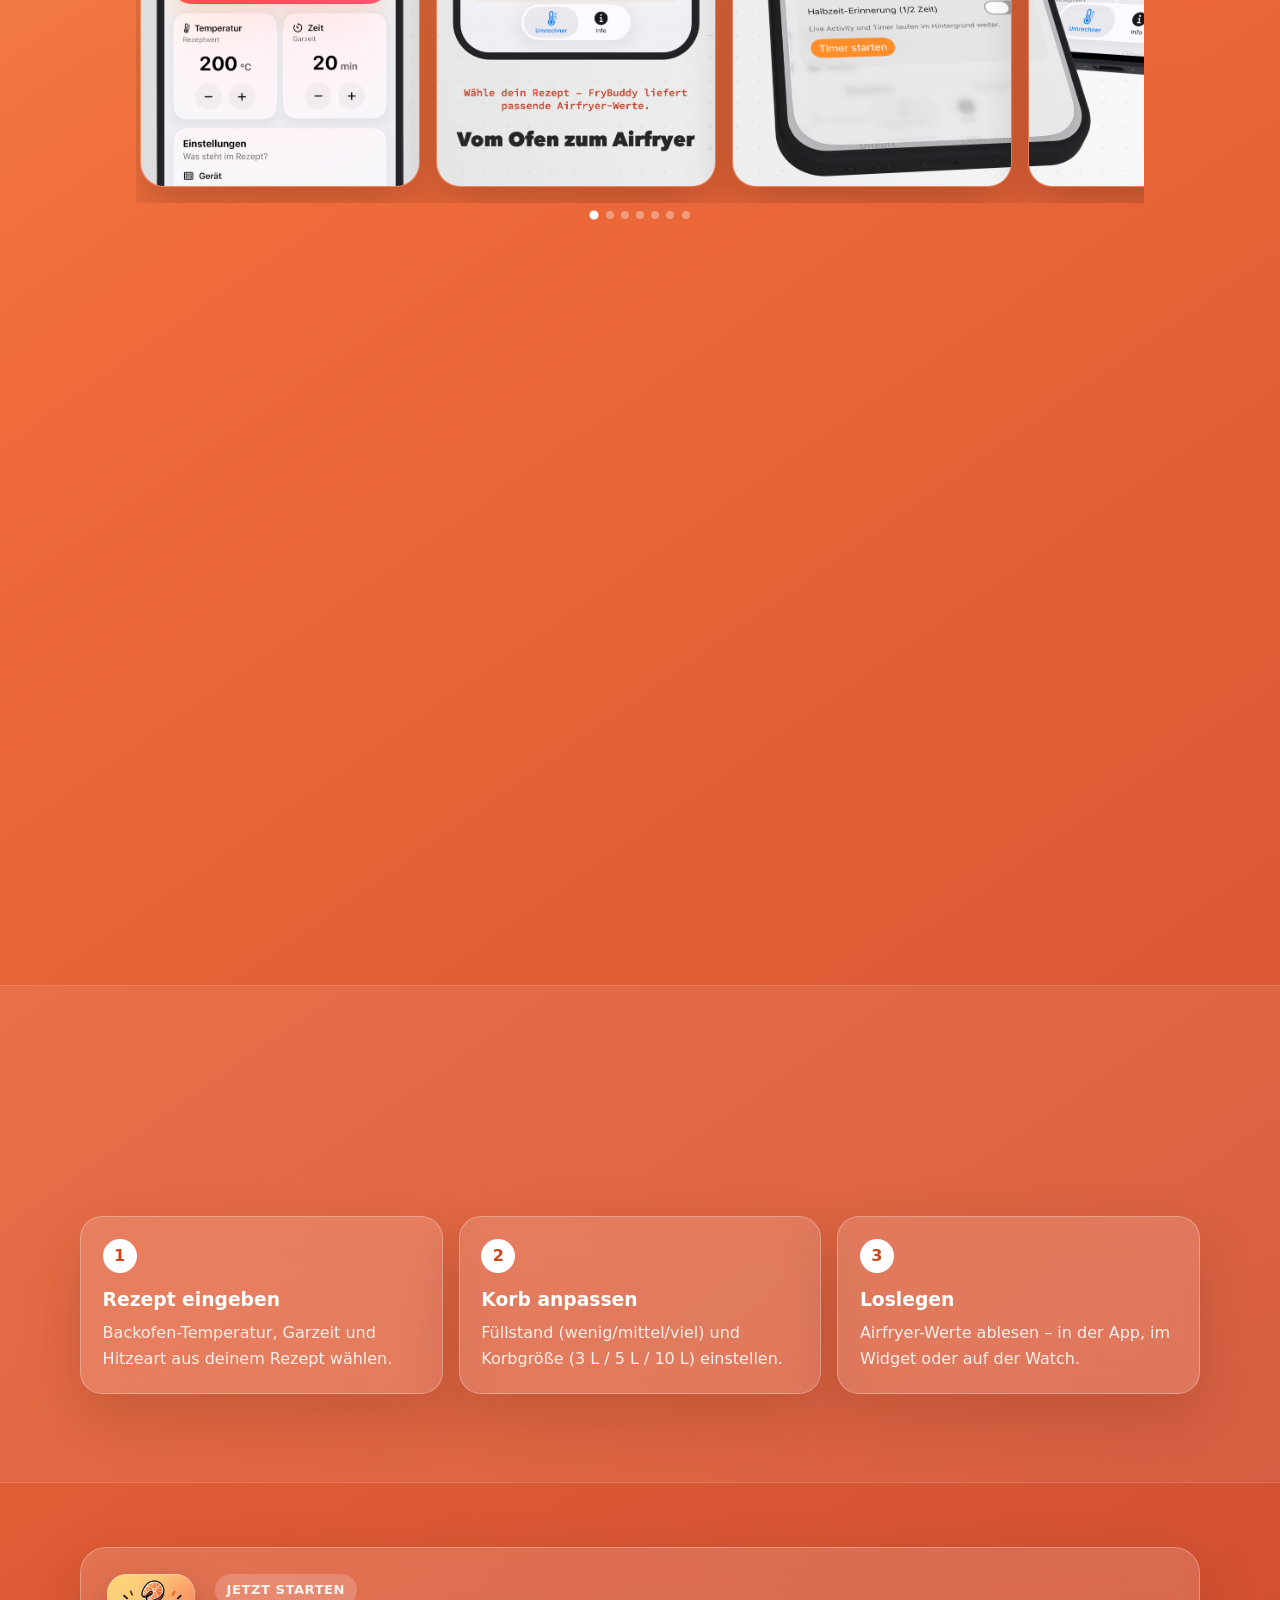
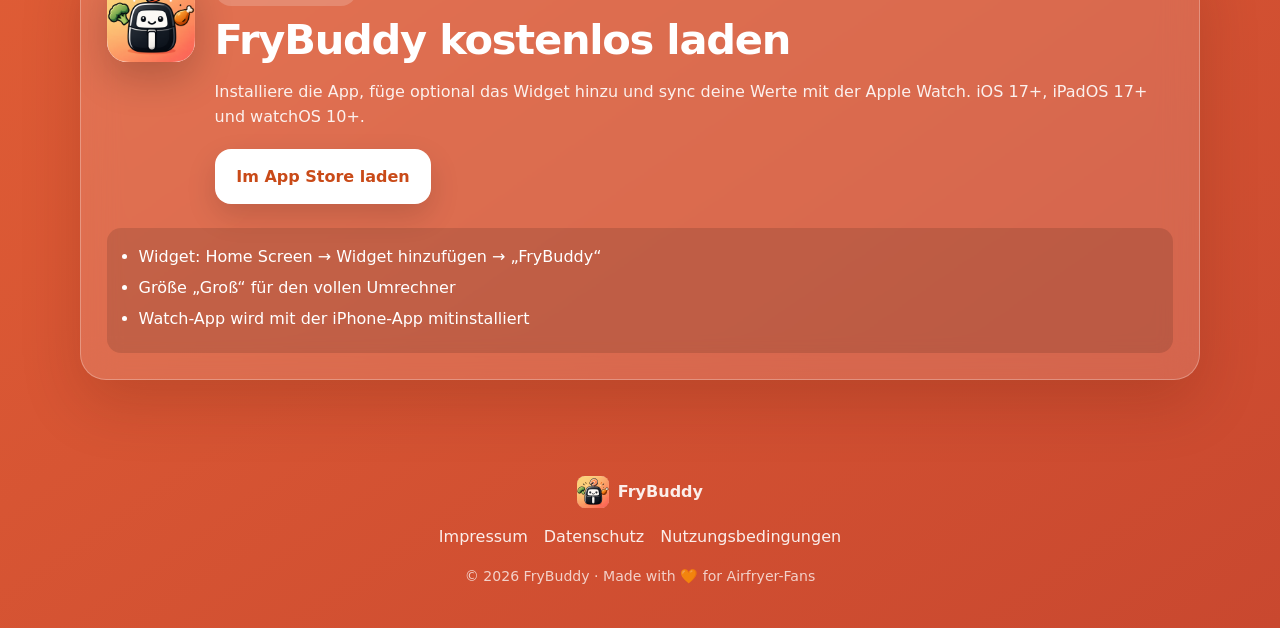
==== commit 152c6578: "Replace App Store badge with a simple download button. Co-authored-by: Cursor <cursoragent@cursor.co" ====
--- a/index.html
+++ b/index.html
@@ -182,13 +182,7 @@
               iOS 17+, iPadOS 17+ und watchOS 10+.
             </p>
             <div class="download-card__actions">
-              <a href="https://apps.apple.com/de/app/frybuddy/id6777445811" class="store-badge" target="_blank" rel="noopener noreferrer" aria-label="FryBuddy im App Store laden">
-                <svg viewBox="0 0 24 24" aria-hidden="true"><path d="M18.71 19.5c-.83 1.24-1.71 2.45-3.05 2.47-1.34.03-1.77-.79-3.29-.79-1.53 0-2 .77-3.27.82-1.31.05-2.3-1.32-3.14-2.53C4.25 17 2.94 12.45 4.7 9.39c.87-1.52 2.43-2.48 4.12-2.51 1.28-.02 2.5.87 3.29.87.78 0 2.26-1.07 3.8-.91.65.03 2.47.26 3.64 1.98-.09.06-2.17 1.28-2.15 3.81.03 3.02 2.65 4.03 2.68 4.04-.03.07-.42 1.44-1.38 2.83M13 3.5c.73-.83 1.94-1.46 2.94-1.5.13 1.17-.34 2.35-1.04 3.19-.69.85-1.83 1.51-2.95 1.42-.15-1.15.41-2.35 1.05-3.11z"/></svg>
-                <span>
-                  <small>Laden im</small>
-                  App Store
-                </span>
-              </a>
+              <a href="https://apps.apple.com/de/app/frybuddy/id6777445811" class="btn btn--primary" target="_blank" rel="noopener noreferrer">Im App Store laden</a>
             </div>
           </div>
         </div>
--- a/css/styles.css
+++ b/css/styles.css
@@ -472,42 +472,6 @@
   margin-top: 1.2rem;
 }
 
-.store-badge {
-  display: inline-flex;
-  align-items: center;
-  gap: 0.75rem;
-  padding: 0.75rem 1.1rem;
-  border-radius: 14px;
-  background: #111;
-  color: #fff;
-  box-shadow: 0 12px 30px rgba(0, 0, 0, 0.22);
-  transition: transform 0.15s ease;
-}
-
-.store-badge:hover {
-  transform: translateY(-1px);
-  color: #fff;
-}
-
-.store-badge svg {
-  width: 28px;
-  height: 28px;
-  fill: currentColor;
-}
-
-.store-badge span {
-  display: flex;
-  flex-direction: column;
-  line-height: 1.1;
-  font-weight: 700;
-}
-
-.store-badge small {
-  font-size: 0.72rem;
-  font-weight: 500;
-  opacity: 0.85;
-}
-
 .download-card__checklist {
   margin: 1.5rem 0 0;
   padding: 1rem 1.1rem 1rem 2rem;
